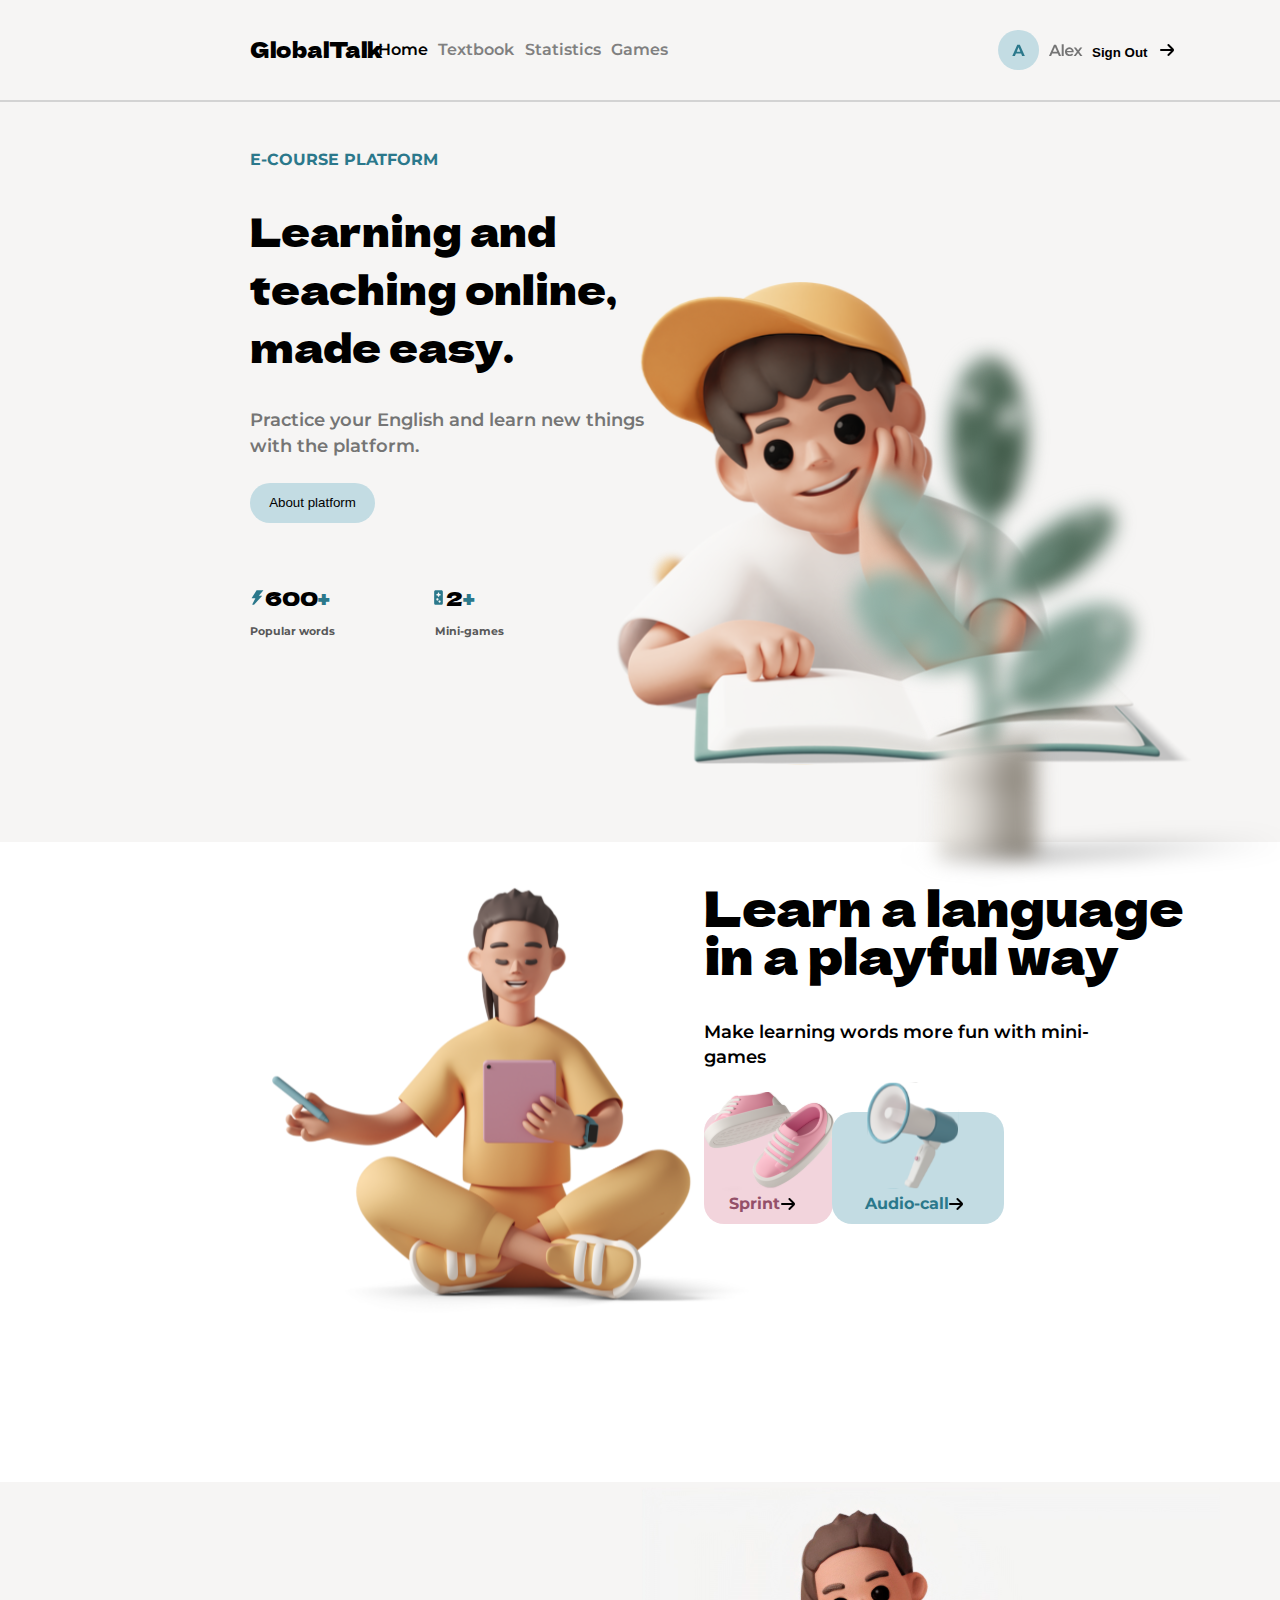
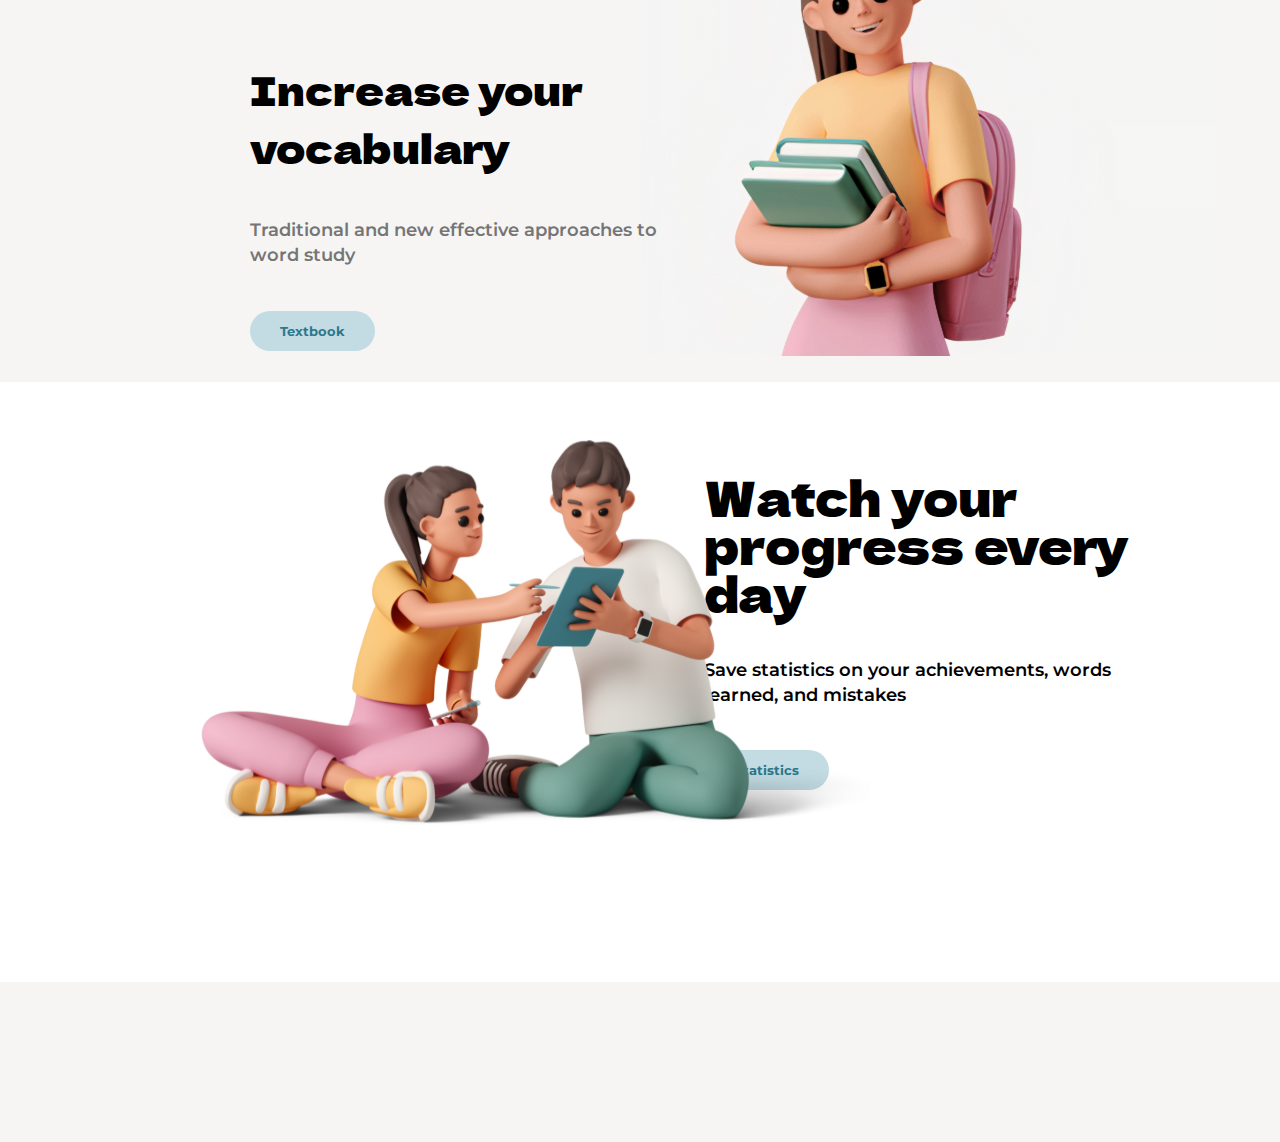
==== index.html @ c5335032 "Figma-homepage" ====
<!DOCTYPE html>
<html lang="en">
  <head>
    <meta charset="UTF-8" />
    <meta http-equiv="X-UA-Compatible" content="IE=edge" />
    <meta name="viewport" content="width=device-width, initial-scale=1.0" />
    <title>Document</title>
    <link rel="stylesheet" href="./style.css" />
    <link rel="preconnect" href="https://fonts.googleapis.com" />
    <link rel="preconnect" href="https://fonts.gstatic.com" crossorigin />
    <link
      href="https://fonts.googleapis.com/css2?family=Dela+Gothic+One&family=Montserrat:wght@300&display=swap"
      rel="stylesheet"
    />
  </head>
  <body>
    <div class="container">
      <header>
        <div class="top">
          <p>GlobalTalk</p>
        </div>
        <div class="top2">
          <a style="color: black" href="#" class="div-link">Home</a>
          <a href="#" class="div-link">Textbook</a>
          <a href="#" class="div-link">Statistics</a>
          <a href="#" class="div-link">Games</a>
          <img src="./image/vector.svg" alt="" />
        </div>
        <div class="top3">
          <img src="./image/logo.svg" />
          <button type="button">Sign Out</button>
          <img src="./image/arrow.png" />
        </div>
      </header>
      <section class="section1">
        <div class="photos">
          <img class="back" src="./image/back.svg" />
          <img class="boi" src="./image/boi.svg"height="100" width:="100">
          <img class="plant" src="./image/plant.svg" />
        </div>
        <div class="content">
          <p>E-COURSE PLATFORM</p>
          <h2>Learning and<br />teaching online,<br />made easy.</h2>
          <h4>
            Practice your English and learn new things<br />
            with the platform.
          </h4>
          <button type="button">About platform</button>
        </div>
        <div class="end">
          <div class="words">
            <img class="lightning" src="./image/lightning.svg" />
            <p>600<span style="color: #2b788b">+</span></p>
          </div>
          <div class="games">
            <img class="game" src="./image/games.svg" />
            <p>2<span style="color: #2b788b">+</span></p>
          </div>
        </div>
        <div class="h6">
          <h6>Popular words</h6>
          <h6>Mini-games</h6>
        </div>
      </section>
      <section class="section2">
        <div class="image">
          <img src="./image/sittinggirl.svg" alt="" />
        </div>
        <div class="content">
          <h2>
            Learn a language<br />
            in a playful way
          </h2>
          <h6>Make learning words more fun with mini-<br />games</h6>
        </div>
        <div class="end">
          <div class="pink">
            <img src="./image/sneakers.svg" />
            <a href="#" class="div-link">Sprint</a>
            <img class="arrow" src="./image/arrow.png" alt="" />
          </div>
          <div class="blue">
            <img src="./image/megafon.svg" />
            <a href="#" class="div-link">Audio-call</a>
            <img class="call" src="./image/arrow.png" alt="" />
          </div>
        </div>
      </section>
      <section class="section3">
        <div class="image">
          <img src="./image/girlbook.svg" />
        </div>
        <div class="content">
          <h2>
            Increase your<br />
            vocabulary
          </h2>
          <h6>
            Traditional and new effective approaches to<br />
            word study
          </h6>
          <button type="button">Textbook</button>
        </div>
      </section>
      <section class="section4">
        <div class="image">
          <img src="./image/boingirl.svg" />
        </div>
        <div class="content">
          <h2>
            Watch your<br> progress every<br> day
          </h2>
          <h6>
            Save statistics on your achievements, words<br> learned, and mistakes
          </h6>
          <button type="button">Statistics</button>
        </div>
      </section>
      <footer>
      <div>
        
      </div>
      </footer>
    </div>
  </body>
</html>
---- style.css ----
html {
  height: 100%;
  width: 100%;
  padding: 0;
  margin: 0;
}

body {
  height: 100%;
  width: 100%;
  padding: 0;
  margin: 0;
}

.container {
  height: 700px;
}
.container header {
  height: 100px;
  background-color: #f6f5f4;
  display: flex;
  align-items: center;
  border-bottom: 2px solid #d3d3d3;
}
.container header .top {
  margin-left: 250px;
  width: 10%;
  height: 50%;
}
.container header .top p {
  font-family: "Dela Gothic One";
  font-size: 20.8609px;
  line-height: 30%;
}
.container header .top .div-link {
  color: gray;
  text-decoration: none;
  font-family: "Montserrat";
  font-weight: 600;
  font-size: 16px;
  line-height: 140%;
}
.container header .top2 {
  display: flex;
  align-items: center;
  justify-content: space-between;
  height: 50%;
  width: 300px;
}
.container header .top2 .div-link {
  color: gray;
  text-decoration: none;
  font-family: "Montserrat";
  font-weight: 600;
  font-size: 16px;
  line-height: 140%;
}
.container header .top3 {
  display: flex;
  align-items: center;
  margin-left: 320px;
}
.container header .top3 button {
  background-color: #f6f5f4;
  font-weight: bold;
  border-color: transparent;
  padding-top: 5px;
}
.container .section1 {
  background-color: #f6f5f4;
  height: 740px;
}
.container .section1 .photos .back {
  position: absolute;
  top: 60%;
  left: 50%;
  height: 147px;
  width: 111px;
}
.container .section1 .photos .boi {
  height: 507px;
  width: 580px;
  position: absolute;
  top: 30%;
  left: 48%;
}
.container .section1 .photos .plant {
  position: absolute;
  top: 37%;
  left: 65%;
  width: 530px;
  height: 571px;
}
.container .section1 .content {
  margin-top: -16px;
}
.container .section1 .content p {
  color: #2b788b;
  font-family: "Montserrat";
  font-size: 16px;
  font-weight: 700;
  padding-left: 250px;
  padding-top: 50px;
  line-height: 100%;
}
.container .section1 .content h2 {
  font-family: "Dela Gothic One";
  margin-left: 250px;
  font-weight: 400;
  font-size: 40px;
}
.container .section1 .content h4 {
  color: #757575;
  font-family: "Montserrat";
  font-weight: 600;
  font-size: 18px;
  line-height: 140%;
  margin-left: 250px;
}
.container .section1 .content button {
  border-radius: 30px;
  background-color: #c3dce3;
  border-color: transparent;
  width: 125px;
  height: 40px;
  margin-left: 250px;
}
.container .section1 .end {
  padding-left: 250px;
  display: flex;
  height: 50px;
  align-items: flex-start;
  gap: 100px;
  padding-top: 40px;
}
.container .section1 .end .words {
  display: flex;
  align-items: center;
}
.container .section1 .end .words .lightning {
  color: #2b788b;
  width: 15px;
  height: 15px;
}
.container .section1 .end .words p {
  font-family: "Dela Gothic One";
  font-weight: 400;
  font-size: 20px;
}
.container .section1 .end .games {
  display: flex;
  align-items: center;
}
.container .section1 .end .games .game {
  width: 15px;
  height: 15px;
}
.container .section1 .end .games p {
  font-family: "Dela Gothic One";
  font-weight: 400;
  font-size: 20px;
}
.container .section1 .h6 {
  display: flex;
  padding-left: 250px;
  height: 50px;
  align-items: flex-end;
  gap: 100px;
  color: #585858;
  font-family: "Montserrat";
}
.container .section2 {
  height: 600px;
}
.container .section2 .image {
  position: absolute;
  height: 445px;
  width: 580px;
  left: 230px;
}
.container .section2 .content h2 {
  font-family: "Dela Gothic One";
  font-weight: 400;
  font-size: 48px;
  line-height: 100%;
  padding-left: 55%;
}
.container .section2 .content h6 {
  font-family: "Montserrat";
  font-weight: 600;
  font-size: 18px;
  line-height: 140%;
  padding-left: 55%;
}
.container .section2 .end .pink {
  position: absolute;
  background-color: #f2d4dc;
  width: 129px;
  height: 112px;
  border-radius: 20px;
  margin-left: 55%;
}
.container .section2 .end .pink img {
  position: absolute;
  top: -20px;
}
.container .section2 .end .pink .div-link {
  color: #945069;
  padding-top: 82px;
  position: absolute;
  font-family: "Montserrat";
  text-decoration: none;
  font-weight: 700;
  padding-left: 25px;
}
.container .section2 .end .pink .arrow {
  padding-top: 100px;
  position: absolute;
  font-family: "Montserrat";
  text-decoration: none;
  font-weight: 700;
  padding-left: 73px;
}
.container .section2 .end .blue {
  background-color: #c3dce3;
  position: absolute;
  width: 172px;
  height: 112px;
  border-radius: 20px;
  margin-left: 65%;
}
.container .section2 .end .blue img {
  position: absolute;
  top: -30px;
  padding-left: 35px;
}
.container .section2 .end .blue .div-link {
  color: #2b788b;
  padding-top: 82px;
  position: absolute;
  font-family: "Montserrat";
  text-decoration: none;
  font-weight: 700;
  padding-left: 33px;
}
.container .section2 .end .blue .call {
  padding-top: 110px;
  position: absolute;
  font-family: "Montserrat";
  text-decoration: none;
  font-weight: 700;
  padding-left: 113px;
}
.container .section3 {
  height: 500px;
  background-color: #f6f5f4;
}
.container .section3 .image {
  padding-left: 50%;
}
.container .section3 .content {
  margin-top: -26%;
}
.container .section3 .content h2 {
  font-family: "Dela Gothic One";
  margin-left: 250px;
  font-weight: 400;
  font-size: 40px;
}
.container .section3 .content h6 {
  color: #757575;
  font-family: "Montserrat";
  font-weight: 600;
  font-size: 18px;
  line-height: 140%;
  margin-left: 250px;
}
.container .section3 .content button {
  border-radius: 30px;
  background-color: #c3dce3;
  border-color: transparent;
  width: 125px;
  height: 40px;
  margin-left: 250px;
  color: #2b788b;
  font-family: "Montserrat";
  font-weight: 700;
}
.container .section4 {
  height: 600px;
}
.container .section4 .image {
  position: absolute;
  height: 445px;
  width: 580px;
  left: 200px;
  padding-top: 50px;
}
.container .section4 .content {
  padding-top: 50px;
}
.container .section4 .content h2 {
  font-family: "Dela Gothic One";
  font-weight: 400;
  font-size: 48px;
  line-height: 100%;
  padding-left: 55%;
}
.container .section4 .content h6 {
  font-family: "Montserrat";
  font-weight: 600;
  font-size: 18px;
  line-height: 140%;
  padding-left: 55%;
}
.container .section4 .content button {
  border-radius: 30px;
  background-color: #c3dce3;
  border-color: transparent;
  width: 125px;
  height: 40px;
  margin-left: 55%;
  color: #2b788b;
  font-family: "Montserrat";
  font-weight: 700;
}
.container footer {
  background-color: #f6f5f4;
  height: 160px;
}/*# sourceMappingURL=style.css.map */
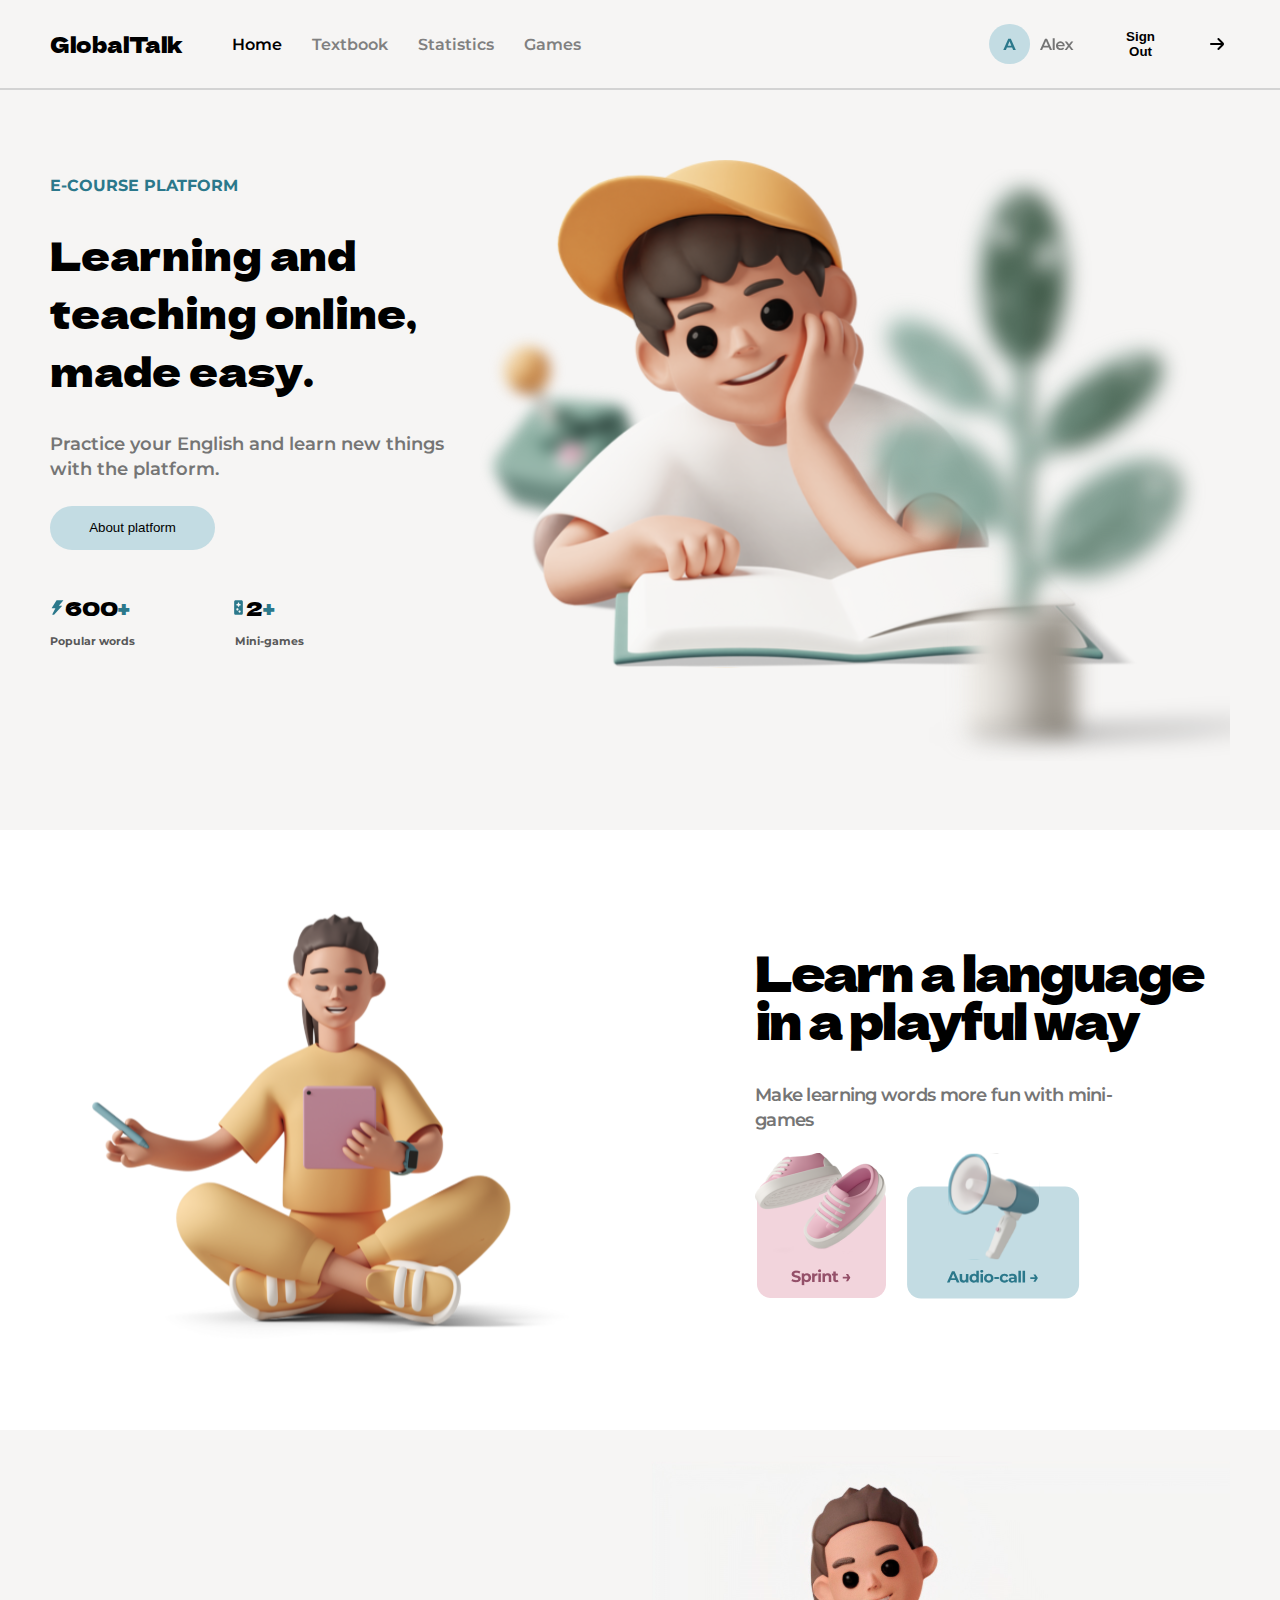
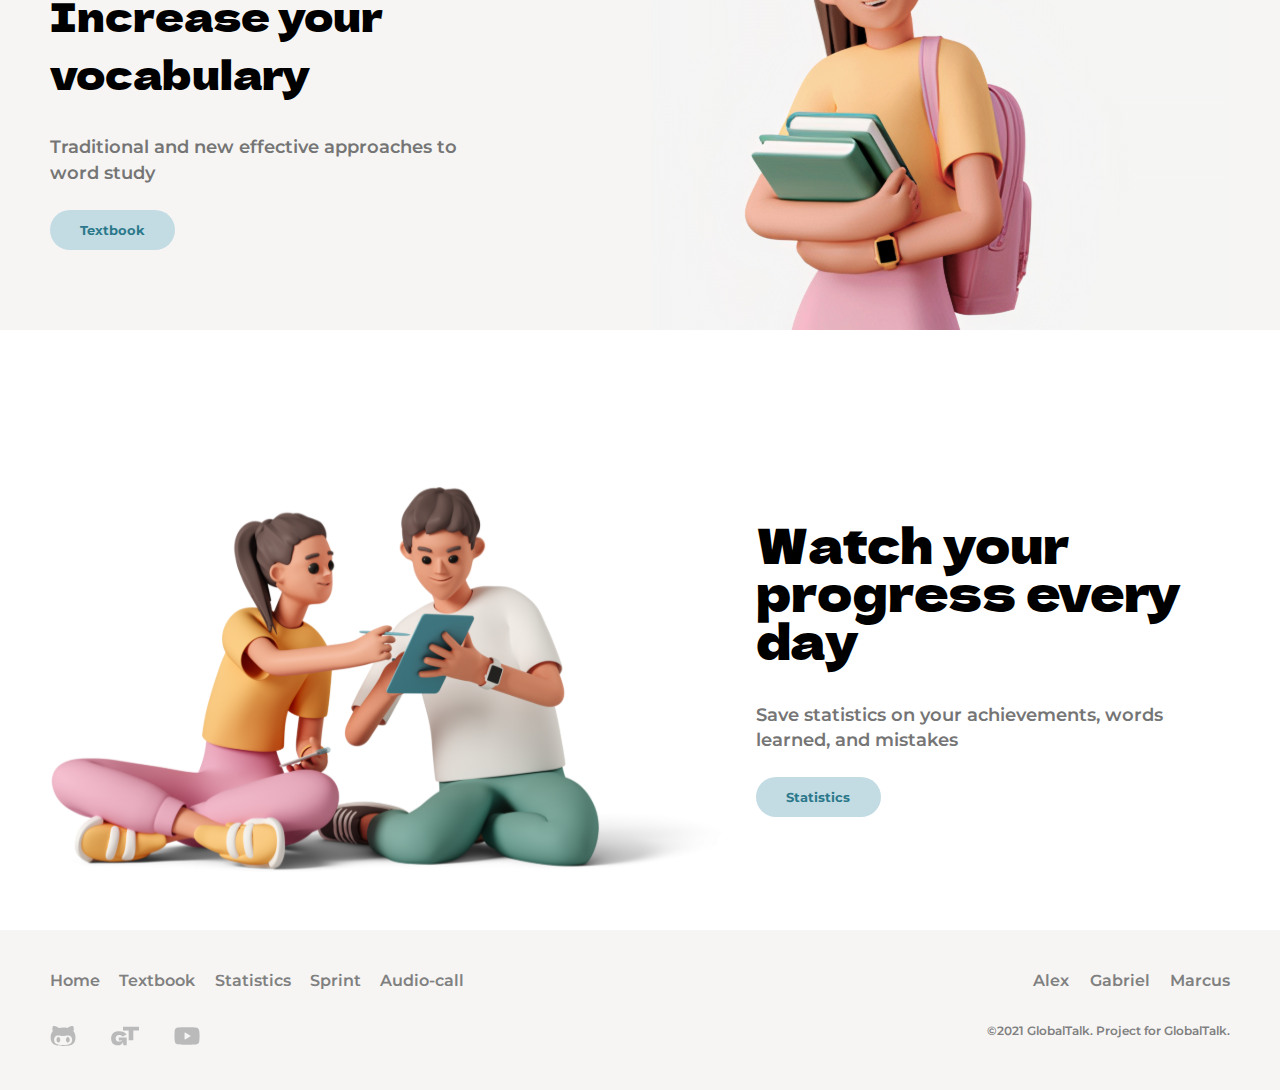
==== commit e312d4b4: "first commit" ====
--- a/index.html
+++ b/index.html
@@ -16,110 +16,150 @@
   <body>
     <div class="container">
       <header>
-        <div class="top">
-          <p>GlobalTalk</p>
-        </div>
-        <div class="top2">
-          <a style="color: black" href="#" class="div-link">Home</a>
-          <a href="#" class="div-link">Textbook</a>
-          <a href="#" class="div-link">Statistics</a>
-          <a href="#" class="div-link">Games</a>
-          <img src="./image/vector.svg" alt="" />
-        </div>
-        <div class="top3">
-          <img src="./image/logo.svg" />
-          <button type="button">Sign Out</button>
-          <img src="./image/arrow.png" />
+        <div class="content">
+          <div class="left">
+            <div class="top1">
+              <p>GlobalTalk</p>
+            </div>
+            <nav class="top2">
+              <a style="color: black" href="#" class="div-link">Home</a>
+              <a href="#" class="div-link">Textbook</a>
+              <a href="#" class="div-link">Statistics</a>
+              <a href="#" class="div-link">Games</a>
+              <img src="./image/vector.svg" alt="" />
+            </nav>
+          </div>
+          <div class="top3">
+            <img src="./image/logo.svg" />
+            <button type="button">Sign Out</button>
+            <img src="./image/arrow.png" />
+          </div>
         </div>
       </header>
       <section class="section1">
-        <div class="photos">
-          <img class="back" src="./image/back.svg" />
-          <img class="boi" src="./image/boi.svg"height="100" width:="100">
-          <img class="plant" src="./image/plant.svg" />
-        </div>
-        <div class="content">
-          <p>E-COURSE PLATFORM</p>
-          <h2>Learning and<br />teaching online,<br />made easy.</h2>
-          <h4>
-            Practice your English and learn new things<br />
-            with the platform.
-          </h4>
-          <button type="button">About platform</button>
-        </div>
-        <div class="end">
-          <div class="words">
-            <img class="lightning" src="./image/lightning.svg" />
-            <p>600<span style="color: #2b788b">+</span></p>
+        <div class="container">
+          <div class="left">
+            <div class="content">
+              <p>E-COURSE PLATFORM</p>
+              <h2>Learning and<br />teaching online,<br />made easy.</h2>
+              <h4>
+                Practice your English and learn new things<br />
+                with the platform.
+              </h4>
+              <button type="button">About platform</button>
+            </div>
+            <div class="end">
+              <div class="words">
+                <img class="lightning" src="./image/lightning.svg" />
+                <p>600<span style="color: #2b788b">+</span></p>
+              </div>
+              <div class="games">
+                <img class="game" src="./image/games.svg" />
+                <p>2<span style="color: #2b788b">+</span></p>
+              </div>
+            </div>
+            <div class="h6">
+              <h6>Popular words</h6>
+              <h6>Mini-games</h6>
+            </div>
           </div>
-          <div class="games">
-            <img class="game" src="./image/games.svg" />
-            <p>2<span style="color: #2b788b">+</span></p>
-          </div>
-        </div>
-        <div class="h6">
-          <h6>Popular words</h6>
-          <h6>Mini-games</h6>
+          <div class="right"></div>
         </div>
       </section>
       <section class="section2">
-        <div class="image">
-          <img src="./image/sittinggirl.svg" alt="" />
-        </div>
-        <div class="content">
-          <h2>
-            Learn a language<br />
-            in a playful way
-          </h2>
-          <h6>Make learning words more fun with mini-<br />games</h6>
-        </div>
-        <div class="end">
-          <div class="pink">
-            <img src="./image/sneakers.svg" />
-            <a href="#" class="div-link">Sprint</a>
-            <img class="arrow" src="./image/arrow.png" alt="" />
+        <div class="container">
+          <div class="left">
+            <div class="image">
+              <img src="./image/sittinggirl.svg" alt="" />
+            </div>
           </div>
-          <div class="blue">
-            <img src="./image/megafon.svg" />
-            <a href="#" class="div-link">Audio-call</a>
-            <img class="call" src="./image/arrow.png" alt="" />
+          <div class="right">
+            <div class="content">
+              <h2>
+                Learn a language<br />
+                in a playful way
+              </h2>
+              <h4>Make learning words more fun with mini-<br />games</h4>
+            </div>
+            <div class="end">
+              <div class="pink">
+                <img src="./image/pink.png" />
+              </div>
+              <div class="blue">
+                <img src="./image/blue.svg" />
+              </div>
+            </div>
           </div>
         </div>
       </section>
       <section class="section3">
-        <div class="image">
-          <img src="./image/girlbook.svg" />
-        </div>
-        <div class="content">
-          <h2>
-            Increase your<br />
-            vocabulary
-          </h2>
-          <h6>
-            Traditional and new effective approaches to<br />
-            word study
-          </h6>
-          <button type="button">Textbook</button>
+        <div class="container">
+          <div class="left">
+            <div class="content">
+              <h2>
+                Increase your<br />
+                vocabulary
+              </h2>
+              <h4>
+                Traditional and new effective approaches to<br />
+                word study
+              </h4>
+              <button type="button">Textbook</button>
+            </div>
+          </div>
+          <div class="right">
+            <img src="./image/girlbook.svg" />
+          </div>
         </div>
       </section>
       <section class="section4">
-        <div class="image">
-          <img src="./image/boingirl.svg" />
-        </div>
-        <div class="content">
-          <h2>
-            Watch your<br> progress every<br> day
-          </h2>
-          <h6>
-            Save statistics on your achievements, words<br> learned, and mistakes
-          </h6>
-          <button type="button">Statistics</button>
+        <div class="container">
+          <div class="left">
+            <div class="image">
+              <img src="./image/boingirl.svg" />
+            </div>
+          </div>
+          <div class="right">
+            <h2>
+              Watch your<br />
+              progress every<br />
+              day
+            </h2>
+            <h4>
+              Save statistics on your achievements, words<br />
+              learned, and mistakes
+            </h4>
+            <button type="button">Statistics</button>
+          </div>
         </div>
       </section>
       <footer>
-      <div>
-        
-      </div>
+        <div class="container">
+          <div class="footertop">
+            <nav class="top1">
+              <a href="#" class="div-link">Home</a>
+              <a href="#" class="div-link">Textbook</a>
+              <a href="#" class="div-link">Statistics</a>
+              <a href="#" class="div-link">Sprint</a>
+              <a href="#" class="div-link">Audio-call</a>
+            </nav>
+            <nav class="top2">
+              <a href="#" class="div-link">Alex</a>
+              <a href="#" class="div-link">Gabriel</a>
+              <a href="#" class="div-link">Marcus</a>
+            </nav>
+          </div>
+          <div class="footerbottom">
+            <div class="logos">
+              <img src="./image/cat.svg" alt="" />
+              <img src="./image/gt.svg" alt="" />
+              <img src="./image/yt.svg" alt="" />
+            </div>
+            <div class="top3">
+              <p>©2021 GlobalTalk. Project for GlobalTalk.</p>
+            </div>
+          </div>
+        </div>
       </footer>
     </div>
   </body>
--- a/style.css
+++ b/style.css
@@ -12,319 +12,382 @@
   margin: 0;
 }
 
-.container {
-  height: 700px;
-}
 .container header {
-  height: 100px;
-  background-color: #f6f5f4;
+  max-height: 40px;
   display: flex;
   align-items: center;
   border-bottom: 2px solid #d3d3d3;
-}
-.container header .top {
-  margin-left: 250px;
-  width: 10%;
+  background-color: #f6f5f4;
+  padding: 24px 0px;
+}
+.container header .content {
+  max-width: 1180px;
+  width: 100%;
+  display: flex;
+  flex-direction: row;
+  justify-content: space-between;
+  align-items: center;
+  margin-left: auto;
+  margin-right: auto;
+  height: 100%;
+}
+.container header .content .left {
+  width: 540px;
+  height: 22px;
+  display: flex;
+  flex-direction: row;
+  align-items: center;
+  padding: 0px;
+  gap: 50px;
+}
+.container header .content .top1 p {
+  font-family: "Dela Gothic One";
+  font-size: 21px;
+}
+.container header .content .top2 {
+  display: flex;
+  align-items: center;
+  justify-content: space-between;
   height: 50%;
-}
-.container header .top p {
-  font-family: "Dela Gothic One";
-  font-size: 20.8609px;
-  line-height: 30%;
-}
-.container header .top .div-link {
+  gap: 30px;
+}
+.container header .content .top2 .div-link {
   color: gray;
   text-decoration: none;
   font-family: "Montserrat";
   font-weight: 600;
   font-size: 16px;
-  line-height: 140%;
-}
-.container header .top2 {
-  display: flex;
-  align-items: center;
-  justify-content: space-between;
-  height: 50%;
-  width: 300px;
-}
-.container header .top2 .div-link {
-  color: gray;
-  text-decoration: none;
-  font-family: "Montserrat";
-  font-weight: 600;
-  font-size: 16px;
-  line-height: 140%;
-}
-.container header .top3 {
-  display: flex;
-  align-items: center;
-  margin-left: 320px;
-}
-.container header .top3 button {
+}
+.container header .content .top3 {
+  display: flex;
+  flex-direction: row;
+  align-items: center;
+  padding: 0px;
+  gap: 30px;
+  width: 241px;
+  height: 40px;
+}
+.container header .content .top3 button {
   background-color: #f6f5f4;
   font-weight: bold;
   border-color: transparent;
-  padding-top: 5px;
 }
 .container .section1 {
   background-color: #f6f5f4;
   height: 740px;
-}
-.container .section1 .photos .back {
-  position: absolute;
-  top: 60%;
-  left: 50%;
-  height: 147px;
-  width: 111px;
-}
-.container .section1 .photos .boi {
-  height: 507px;
-  width: 580px;
-  position: absolute;
-  top: 30%;
-  left: 48%;
-}
-.container .section1 .photos .plant {
-  position: absolute;
-  top: 37%;
-  left: 65%;
-  width: 530px;
-  height: 571px;
-}
-.container .section1 .content {
-  margin-top: -16px;
-}
-.container .section1 .content p {
+  display: flex;
+  align-items: center;
+}
+.container .section1 .container {
+  max-width: 1180px;
+  width: 100%;
+  margin-left: auto;
+  margin-right: auto;
+  display: flex;
+}
+.container .section1 .container .left {
+  width: 531px;
+  height: 510px;
+}
+.container .section1 .container .left .content {
+  height: 397px;
+}
+.container .section1 .container .left .content p {
   color: #2b788b;
   font-family: "Montserrat";
   font-size: 16px;
   font-weight: 700;
-  padding-left: 250px;
-  padding-top: 50px;
+  height: 16px;
+}
+.container .section1 .container .left .content h2 {
+  font-family: "Dela Gothic One";
+  font-weight: 400;
+  font-size: 40px;
+}
+.container .section1 .container .left .content h4 {
+  color: #757575;
+  font-family: "Montserrat";
+  font-weight: 600;
+  font-size: 18px;
+  line-height: 140%;
+  height: 50px;
+}
+.container .section1 .container .left .content button {
+  border-radius: 30px;
+  background-color: #c3dce3;
+  border-color: transparent;
+  width: 165px;
+  height: 44px;
+}
+.container .section1 .container .end {
+  display: flex;
+  height: 50px;
+  width: 352px;
+  align-items: flex-start;
+  gap: 100px;
+}
+.container .section1 .container .end .words {
+  display: flex;
+  align-items: center;
+}
+.container .section1 .container .end .words .lightning {
+  color: #2b788b;
+  width: 15px;
+  height: 15px;
+}
+.container .section1 .container .end .words p {
+  font-family: "Dela Gothic One";
+  font-weight: 400;
+  font-size: 20px;
+}
+.container .section1 .container .end .games {
+  display: flex;
+  align-items: center;
+}
+.container .section1 .container .end .games .game {
+  width: 15px;
+  height: 15px;
+}
+.container .section1 .container .end .games p {
+  font-family: "Dela Gothic One";
+  font-weight: 400;
+  font-size: 20px;
+}
+.container .section1 .container .h6 {
+  display: flex;
+  height: 50px;
+  width: 352px;
+  align-items: flex-end;
+  gap: 100px;
+  color: #585858;
+  font-family: "Montserrat";
+}
+.container .section1 .container .right {
+  background-image: url(./image/boy.svg);
+  width: 933px;
+  height: 601px;
+}
+.container .section2 {
+  height: 600px;
+  display: flex;
+  align-items: center;
+}
+.container .section2 .container {
+  max-width: 1180px;
+  width: 100%;
+  margin-left: auto;
+  margin-right: auto;
+  display: flex;
+  justify-content: space-between;
+}
+.container .section2 .container .left .image {
+  height: 445px;
+  width: 580px;
+}
+.container .section2 .container .right {
+  width: 475px;
+  height: 351px;
+}
+.container .section2 .container .right .content {
+  height: 206px;
+}
+.container .section2 .container .right .content h2 {
+  font-family: "Dela Gothic One";
+  font-weight: 400;
+  font-size: 48px;
   line-height: 100%;
-}
-.container .section1 .content h2 {
-  font-family: "Dela Gothic One";
-  margin-left: 250px;
+  width: 474.46px;
+  height: 96px;
+  letter-spacing: -0.04em;
+}
+.container .section2 .container .right .content h4 {
+  font-family: "Montserrat";
+  color: #757575;
+  font-style: normal;
+  font-weight: 600;
+  font-size: 18px;
+  line-height: 140%;
+  height: 50px;
+  letter-spacing: -0.04em;
+}
+.container .section2 .container .right .end {
+  display: flex;
+  gap: 21px;
+}
+.container .section2 .container .right .end .pink {
+  position: relative;
+  width: 131px;
+  height: 145px;
+}
+.container .section2 .container .right .end .blue {
+  position: relative;
+  width: 172px;
+  height: 145px;
+}
+.container .section3 {
+  height: 500px;
+  background-color: #f6f5f4;
+  display: flex;
+  align-items: center;
+}
+.container .section3 .container {
+  max-width: 1180px;
+  width: 100%;
+  height: 100%;
+  margin-left: auto;
+  margin-right: auto;
+  display: flex;
+  justify-content: space-between;
+  align-items: center;
+}
+.container .section3 .container .left {
+  width: 474.46px;
+  height: 254px;
+}
+.container .section3 .container .left .content h2 {
+  font-family: "Dela Gothic One";
   font-weight: 400;
   font-size: 40px;
 }
-.container .section1 .content h4 {
+.container .section3 .container .left .content h4 {
   color: #757575;
   font-family: "Montserrat";
   font-weight: 600;
   font-size: 18px;
   line-height: 140%;
-  margin-left: 250px;
-}
-.container .section1 .content button {
+}
+.container .section3 .container .left .content button {
   border-radius: 30px;
   background-color: #c3dce3;
   border-color: transparent;
   width: 125px;
   height: 40px;
-  margin-left: 250px;
-}
-.container .section1 .end {
-  padding-left: 250px;
-  display: flex;
-  height: 50px;
-  align-items: flex-start;
-  gap: 100px;
-  padding-top: 40px;
-}
-.container .section1 .end .words {
-  display: flex;
-  align-items: center;
-}
-.container .section1 .end .words .lightning {
   color: #2b788b;
-  width: 15px;
-  height: 15px;
-}
-.container .section1 .end .words p {
-  font-family: "Dela Gothic One";
-  font-weight: 400;
-  font-size: 20px;
-}
-.container .section1 .end .games {
-  display: flex;
-  align-items: center;
-}
-.container .section1 .end .games .game {
-  width: 15px;
-  height: 15px;
-}
-.container .section1 .end .games p {
-  font-family: "Dela Gothic One";
-  font-weight: 400;
-  font-size: 20px;
-}
-.container .section1 .h6 {
-  display: flex;
-  padding-left: 250px;
-  height: 50px;
-  align-items: flex-end;
-  gap: 100px;
-  color: #585858;
-  font-family: "Montserrat";
-}
-.container .section2 {
+  font-family: "Montserrat";
+  font-weight: 700;
+}
+.container .section3 .container .right {
+  width: 580px;
+  height: 473.97px;
+  align-self: flex-end;
+}
+.container .section4 {
   height: 600px;
-}
-.container .section2 .image {
+  display: flex;
+  align-items: center;
+}
+.container .section4 .container {
+  max-width: 1180px;
+  width: 100%;
+  margin-left: auto;
+  margin-right: auto;
+  display: flex;
+  justify-content: space-between;
+}
+.container .section4 .container .left .image {
   position: absolute;
   height: 445px;
   width: 580px;
-  left: 230px;
-}
-.container .section2 .content h2 {
+}
+.container .section4 .right {
+  width: 474.46px;
+  height: 302px;
+}
+.container .section4 .right h2 {
   font-family: "Dela Gothic One";
   font-weight: 400;
   font-size: 48px;
   line-height: 100%;
-  padding-left: 55%;
-}
-.container .section2 .content h6 {
-  font-family: "Montserrat";
+}
+.container .section4 .right h4 {
+  font-family: "Montserrat";
+  color: #757575;
   font-weight: 600;
   font-size: 18px;
   line-height: 140%;
-  padding-left: 55%;
-}
-.container .section2 .end .pink {
-  position: absolute;
-  background-color: #f2d4dc;
-  width: 129px;
-  height: 112px;
-  border-radius: 20px;
-  margin-left: 55%;
-}
-.container .section2 .end .pink img {
-  position: absolute;
-  top: -20px;
-}
-.container .section2 .end .pink .div-link {
-  color: #945069;
-  padding-top: 82px;
-  position: absolute;
-  font-family: "Montserrat";
-  text-decoration: none;
-  font-weight: 700;
-  padding-left: 25px;
-}
-.container .section2 .end .pink .arrow {
-  padding-top: 100px;
-  position: absolute;
-  font-family: "Montserrat";
-  text-decoration: none;
-  font-weight: 700;
-  padding-left: 73px;
-}
-.container .section2 .end .blue {
-  background-color: #c3dce3;
-  position: absolute;
-  width: 172px;
-  height: 112px;
-  border-radius: 20px;
-  margin-left: 65%;
-}
-.container .section2 .end .blue img {
-  position: absolute;
-  top: -30px;
-  padding-left: 35px;
-}
-.container .section2 .end .blue .div-link {
-  color: #2b788b;
-  padding-top: 82px;
-  position: absolute;
-  font-family: "Montserrat";
-  text-decoration: none;
-  font-weight: 700;
-  padding-left: 33px;
-}
-.container .section2 .end .blue .call {
-  padding-top: 110px;
-  position: absolute;
-  font-family: "Montserrat";
-  text-decoration: none;
-  font-weight: 700;
-  padding-left: 113px;
-}
-.container .section3 {
-  height: 500px;
-  background-color: #f6f5f4;
-}
-.container .section3 .image {
-  padding-left: 50%;
-}
-.container .section3 .content {
-  margin-top: -26%;
-}
-.container .section3 .content h2 {
-  font-family: "Dela Gothic One";
-  margin-left: 250px;
-  font-weight: 400;
-  font-size: 40px;
-}
-.container .section3 .content h6 {
-  color: #757575;
-  font-family: "Montserrat";
-  font-weight: 600;
-  font-size: 18px;
-  line-height: 140%;
-  margin-left: 250px;
-}
-.container .section3 .content button {
+}
+.container .section4 .right button {
   border-radius: 30px;
   background-color: #c3dce3;
   border-color: transparent;
   width: 125px;
   height: 40px;
-  margin-left: 250px;
   color: #2b788b;
   font-family: "Montserrat";
   font-weight: 700;
 }
-.container .section4 {
-  height: 600px;
-}
-.container .section4 .image {
-  position: absolute;
-  height: 445px;
-  width: 580px;
-  left: 200px;
-  padding-top: 50px;
-}
-.container .section4 .content {
-  padding-top: 50px;
-}
-.container .section4 .content h2 {
-  font-family: "Dela Gothic One";
-  font-weight: 400;
-  font-size: 48px;
-  line-height: 100%;
-  padding-left: 55%;
-}
-.container .section4 .content h6 {
-  font-family: "Montserrat";
-  font-weight: 600;
-  font-size: 18px;
-  line-height: 140%;
-  padding-left: 55%;
-}
-.container .section4 .content button {
-  border-radius: 30px;
-  background-color: #c3dce3;
-  border-color: transparent;
-  width: 125px;
-  height: 40px;
-  margin-left: 55%;
-  color: #2b788b;
-  font-family: "Montserrat";
-  font-weight: 700;
-}
 .container footer {
   background-color: #f6f5f4;
   height: 160px;
+  display: flex;
+  flex-wrap: wrap;
+  align-content: center;
+}
+.container footer .container {
+  width: 1180px;
+  height: 80px;
+  margin-left: auto;
+  margin-right: auto;
+  display: flex;
+  flex-wrap: wrap;
+  align-content: space-between;
+}
+.container footer .container .footertop {
+  display: flex;
+  justify-content: space-between;
+  width: 1180px;
+  height: 14px;
+}
+.container footer .container .footertop .top1 {
+  display: flex;
+  justify-content: space-between;
+  width: 414px;
+  height: 14px;
+}
+.container footer .container .footertop .top1 .div-link {
+  color: gray;
+  text-decoration: none;
+  font-family: "Montserrat";
+  font-weight: 600;
+  font-size: 16px;
+  line-height: 140%;
+}
+.container footer .container .footertop .top2 {
+  display: flex;
+  justify-content: space-between;
+  width: 197px;
+  height: 14px;
+}
+.container footer .container .footertop .top2 .div-link {
+  color: gray;
+  text-decoration: none;
+  font-family: "Montserrat";
+  font-weight: 600;
+  font-size: 16px;
+  line-height: 140%;
+}
+.container footer .container .footerbottom {
+  display: flex;
+  justify-content: space-between;
+  width: 1180px;
+  height: 26px;
+}
+.container footer .container .footerbottom .logos {
+  justify-content: space-between;
+  align-items: center;
+  display: flex;
+  width: 150px;
+  height: 24px;
+}
+.container footer .container .footerbottom .top3 {
+  width: 246px;
+  height: 12px;
+  color: gray;
+  font-family: "Montserrat";
+  font-style: normal;
+  font-weight: 600;
+  font-size: 12px;
+  align-items: center;
+  display: flex;
+  justify-content: flex-end;
 }/*# sourceMappingURL=style.css.map */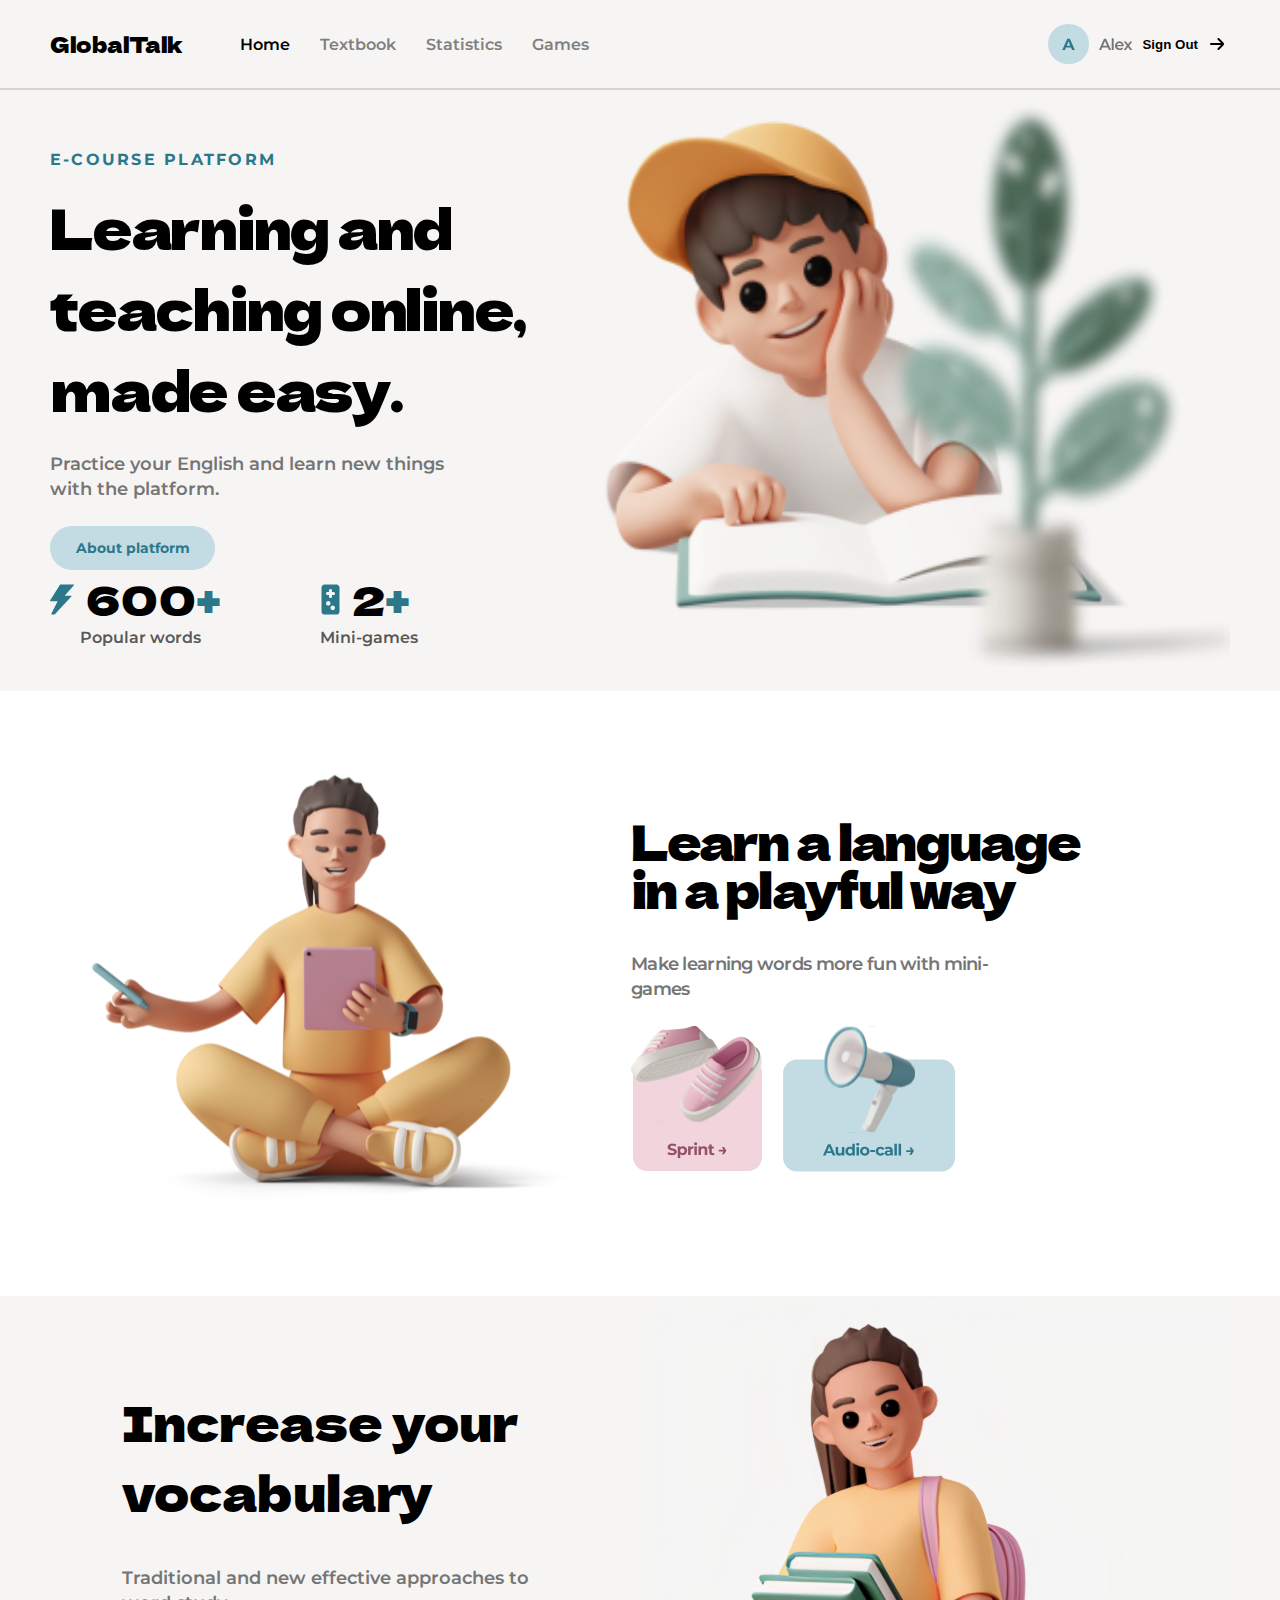
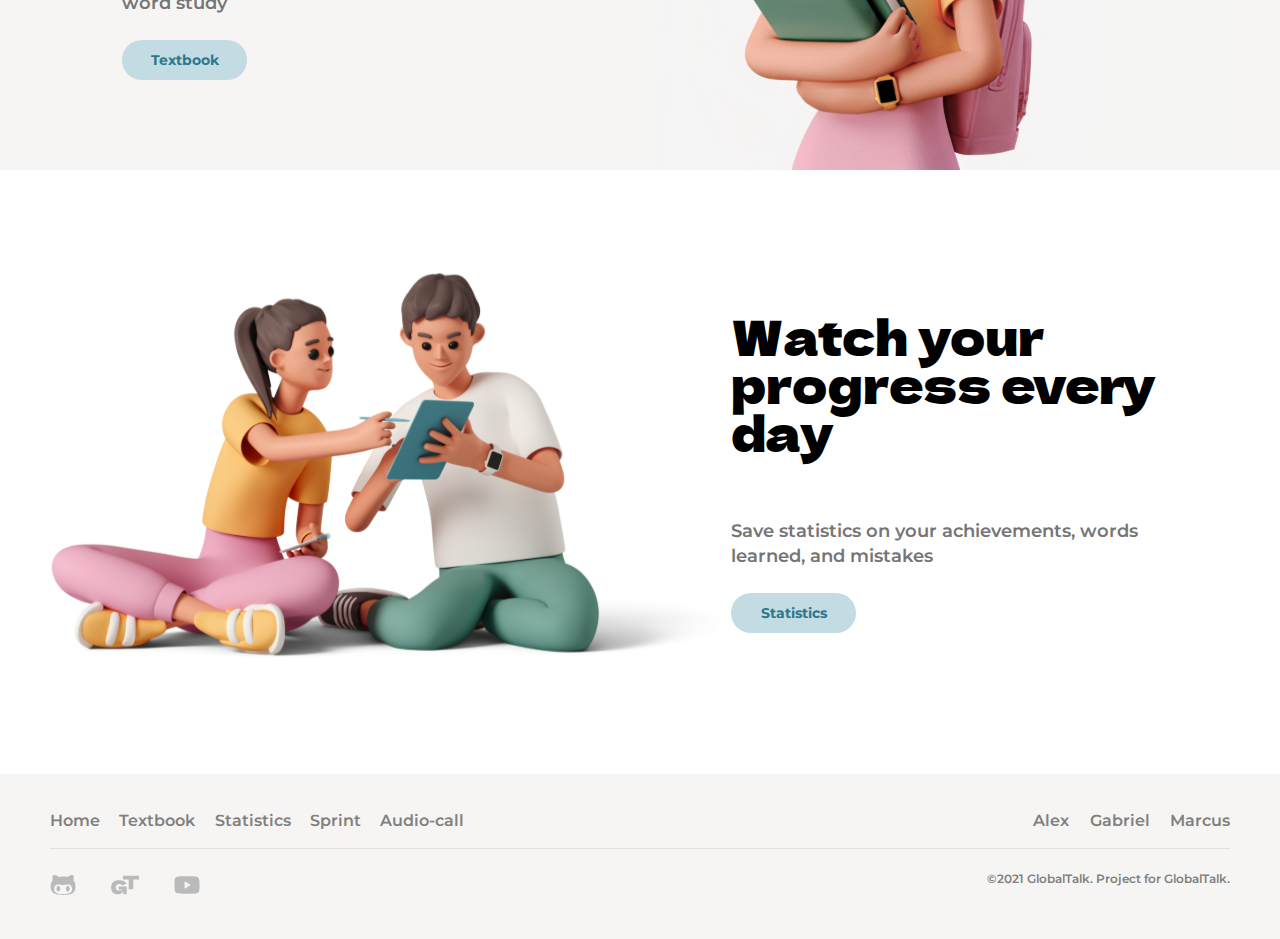
==== commit ba6c6f0f: "first commit" ====
--- a/index.html
+++ b/index.html
@@ -18,6 +18,17 @@
       <header>
         <div class="content">
           <div class="left">
+            <div class="open">
+              <div class="open-select">
+                <ul>
+                  <li><a href="#" class="open-link">Main</a></li>
+                  <li><a href="#" class="open-link">Statistics</a></li>
+                  <li><a href="#" class="open-link">Textbook</a></li>
+                  <li><a href="#" class="open-link">Sprint</a></li>
+                  <li><a href="#" class="open-link">Audio-call</a></li>
+                </ul>
+              </div>
+            </div>
             <div class="top1">
               <p>GlobalTalk</p>
             </div>
@@ -30,9 +41,10 @@
             </nav>
           </div>
           <div class="top3">
-            <img src="./image/logo.svg" />
+            <img class="logo" src="./image/logo.svg" />
             <button type="button">Sign Out</button>
-            <img src="./image/arrow.png" />
+            <img class="arrow" src="./image/arrow.png" />
+            <img class="vector" src="./image/vector.svg" />
           </div>
         </div>
       </header>
@@ -46,7 +58,7 @@
                 Practice your English and learn new things<br />
                 with the platform.
               </h4>
-              <button type="button">About platform</button>
+              <a class="button" href="#">About platform</a>
             </div>
             <div class="end">
               <div class="words">
@@ -63,7 +75,9 @@
               <h6>Mini-games</h6>
             </div>
           </div>
-          <div class="right"></div>
+          <class class="right">
+            <img src="./image/firstmobile.png" alt="" />
+          </class>
         </div>
       </section>
       <section class="section2">
@@ -104,7 +118,7 @@
                 Traditional and new effective approaches to<br />
                 word study
               </h4>
-              <button type="button">Textbook</button>
+              <a class="button" href="#">Textbook</a>
             </div>
           </div>
           <div class="right">
@@ -129,7 +143,7 @@
               Save statistics on your achievements, words<br />
               learned, and mistakes
             </h4>
-            <button type="button">Statistics</button>
+            <a class="button" href="#">Statistics</a>
           </div>
         </div>
       </section>
@@ -162,5 +176,6 @@
         </div>
       </footer>
     </div>
+    <!-- <script src="./main.js"></script> -->
   </body>
 </html>
--- a/style.css
+++ b/style.css
@@ -38,43 +38,53 @@
   flex-direction: row;
   align-items: center;
   padding: 0px;
-  gap: 50px;
-}
-.container header .content .top1 p {
+  gap: 58px;
+}
+.container header .content .left .open {
+  display: none;
+}
+.container header .content .left .top1 p {
   font-family: "Dela Gothic One";
   font-size: 21px;
 }
-.container header .content .top2 {
+.container header .content .left .top2 {
   display: flex;
   align-items: center;
   justify-content: space-between;
   height: 50%;
   gap: 30px;
 }
-.container header .content .top2 .div-link {
+.container header .content .left .top2 .div-link {
   color: gray;
   text-decoration: none;
   font-family: "Montserrat";
   font-weight: 600;
   font-size: 16px;
 }
+.container header .content .left .top2 .div-link:hover {
+  color: black;
+  font-weight: bold;
+}
 .container header .content .top3 {
   display: flex;
   flex-direction: row;
   align-items: center;
-  padding: 0px;
-  gap: 30px;
-  width: 241px;
-  height: 40px;
 }
 .container header .content .top3 button {
   background-color: #f6f5f4;
   font-weight: bold;
   border-color: transparent;
+  cursor: pointer;
+}
+.container header .content .top3 button:hover {
+  transition: 0.8s ease;
+  opacity: 0.6;
+}
+.container header .content .top3 .vector {
+  display: none;
 }
 .container .section1 {
   background-color: #f6f5f4;
-  height: 740px;
   display: flex;
   align-items: center;
 }
@@ -86,23 +96,24 @@
   display: flex;
 }
 .container .section1 .container .left {
+  display: flex;
+  flex-wrap: wrap;
+  align-content: center;
   width: 531px;
-  height: 510px;
-}
-.container .section1 .container .left .content {
-  height: 397px;
 }
 .container .section1 .container .left .content p {
   color: #2b788b;
   font-family: "Montserrat";
   font-size: 16px;
   font-weight: 700;
-  height: 16px;
+  letter-spacing: 0.14em;
 }
 .container .section1 .container .left .content h2 {
   font-family: "Dela Gothic One";
   font-weight: 400;
-  font-size: 40px;
+  font-size: 56px;
+  margin: 0;
+  letter-spacing: -0.04em;
 }
 .container .section1 .container .left .content h4 {
   color: #757575;
@@ -110,65 +121,75 @@
   font-weight: 600;
   font-size: 18px;
   line-height: 140%;
-  height: 50px;
-}
-.container .section1 .container .left .content button {
+}
+.container .section1 .container .left .content .button {
+  font-family: "Montserrat";
+  font-style: normal;
+  font-weight: 700;
+  font-size: 14px;
+  color: #2b788b;
+  align-items: center;
   border-radius: 30px;
   background-color: #c3dce3;
   border-color: transparent;
   width: 165px;
   height: 44px;
-}
-.container .section1 .container .end {
-  display: flex;
-  height: 50px;
-  width: 352px;
-  align-items: flex-start;
+  text-decoration: none;
+  display: flex;
+  justify-content: center;
+  cursor: pointer;
+}
+.container .section1 .container .left .content .button:hover {
+  transition: 0.8s ease;
+  opacity: 0.6;
+}
+.container .section1 .container .left .end {
+  display: flex;
   gap: 100px;
 }
-.container .section1 .container .end .words {
-  display: flex;
-  align-items: center;
-}
-.container .section1 .container .end .words .lightning {
-  color: #2b788b;
-  width: 15px;
-  height: 15px;
-}
-.container .section1 .container .end .words p {
+.container .section1 .container .left .end .words {
+  display: flex;
+  align-items: center;
+}
+.container .section1 .container .left .end .words p {
   font-family: "Dela Gothic One";
   font-weight: 400;
-  font-size: 20px;
-}
-.container .section1 .container .end .games {
-  display: flex;
-  align-items: center;
-}
-.container .section1 .container .end .games .game {
-  width: 15px;
-  height: 15px;
-}
-.container .section1 .container .end .games p {
+  font-size: 40px;
+  margin: 0;
+  margin-left: 12px;
+}
+.container .section1 .container .left .end .games {
+  display: flex;
+  align-items: center;
+}
+.container .section1 .container .left .end .games p {
   font-family: "Dela Gothic One";
   font-weight: 400;
-  font-size: 20px;
-}
-.container .section1 .container .h6 {
-  display: flex;
-  height: 50px;
-  width: 352px;
-  align-items: flex-end;
-  gap: 100px;
+  font-size: 40px;
+  margin: 0;
+  margin-left: 12px;
+}
+.container .section1 .container .left .h6 {
+  display: flex;
   color: #585858;
   font-family: "Montserrat";
+  gap: 119px;
+  margin-left: 30px;
+}
+.container .section1 .container .left .h6 h6 {
+  font-weight: 600;
+  font-size: 16px;
+  margin: 0;
 }
 .container .section1 .container .right {
-  background-image: url(./image/boy.svg);
-  width: 933px;
+  display: flex;
+  align-items: center;
+}
+.container .section1 .container .right img {
+  width: 670px;
   height: 601px;
 }
 .container .section2 {
-  height: 600px;
   display: flex;
   align-items: center;
 }
@@ -180,25 +201,21 @@
   display: flex;
   justify-content: space-between;
 }
-.container .section2 .container .left .image {
-  height: 445px;
-  width: 580px;
+.container .section2 .container .left {
+  padding: 77.5px 0;
 }
 .container .section2 .container .right {
-  width: 475px;
-  height: 351px;
-}
-.container .section2 .container .right .content {
-  height: 206px;
+  display: flex;
+  flex-wrap: wrap;
+  align-content: center;
 }
 .container .section2 .container .right .content h2 {
   font-family: "Dela Gothic One";
   font-weight: 400;
   font-size: 48px;
   line-height: 100%;
-  width: 474.46px;
-  height: 96px;
   letter-spacing: -0.04em;
+  margin-top: 0px;
 }
 .container .section2 .container .right .content h4 {
   font-family: "Montserrat";
@@ -207,7 +224,6 @@
   font-weight: 600;
   font-size: 18px;
   line-height: 140%;
-  height: 50px;
   letter-spacing: -0.04em;
 }
 .container .section2 .container .right .end {
@@ -225,7 +241,6 @@
   height: 145px;
 }
 .container .section3 {
-  height: 500px;
   background-color: #f6f5f4;
   display: flex;
   align-items: center;
@@ -240,14 +255,14 @@
   justify-content: space-between;
   align-items: center;
 }
-.container .section3 .container .left {
-  width: 474.46px;
-  height: 254px;
+.container .section3 .container .left .content {
+  margin-left: 72px;
 }
 .container .section3 .container .left .content h2 {
   font-family: "Dela Gothic One";
   font-weight: 400;
-  font-size: 40px;
+  font-size: 48px;
+  margin-top: 0px;
 }
 .container .section3 .container .left .content h4 {
   color: #757575;
@@ -256,7 +271,7 @@
   font-size: 18px;
   line-height: 140%;
 }
-.container .section3 .container .left .content button {
+.container .section3 .container .left .content .button {
   border-radius: 30px;
   background-color: #c3dce3;
   border-color: transparent;
@@ -265,6 +280,17 @@
   color: #2b788b;
   font-family: "Montserrat";
   font-weight: 700;
+  font-size: 14px;
+  color: #2b788b;
+  align-items: center;
+  display: flex;
+  justify-content: center;
+  text-decoration: none;
+  cursor: pointer;
+}
+.container .section3 .container .left .content .button:hover {
+  transition: 0.8s ease;
+  opacity: 0.6;
 }
 .container .section3 .container .right {
   width: 580px;
@@ -272,7 +298,6 @@
   align-self: flex-end;
 }
 .container .section4 {
-  height: 600px;
   display: flex;
   align-items: center;
 }
@@ -284,20 +309,20 @@
   display: flex;
   justify-content: space-between;
 }
-.container .section4 .container .left .image {
-  position: absolute;
-  height: 445px;
-  width: 580px;
+.container .section4 .left {
+  margin: 95px 0;
 }
 .container .section4 .right {
-  width: 474.46px;
-  height: 302px;
+  display: flex;
+  flex-wrap: wrap;
+  align-content: center;
 }
 .container .section4 .right h2 {
   font-family: "Dela Gothic One";
   font-weight: 400;
   font-size: 48px;
   line-height: 100%;
+  margin-top: 0px;
 }
 .container .section4 .right h4 {
   font-family: "Montserrat";
@@ -306,7 +331,7 @@
   font-size: 18px;
   line-height: 140%;
 }
-.container .section4 .right button {
+.container .section4 .right .button {
   border-radius: 30px;
   background-color: #c3dce3;
   border-color: transparent;
@@ -315,32 +340,43 @@
   color: #2b788b;
   font-family: "Montserrat";
   font-weight: 700;
+  font-size: 14px;
+  align-items: center;
+  display: flex;
+  justify-content: center;
+  text-decoration: none;
+  cursor: pointer;
+}
+.container .section4 .right .button:hover {
+  transition: 0.8s ease;
+  opacity: 0.6;
 }
 .container footer {
   background-color: #f6f5f4;
-  height: 160px;
   display: flex;
   flex-wrap: wrap;
   align-content: center;
+  padding: 40px 0;
 }
 .container footer .container {
-  width: 1180px;
-  height: 80px;
+  width: 100%;
   margin-left: auto;
   margin-right: auto;
   display: flex;
   flex-wrap: wrap;
-  align-content: space-between;
+  justify-content: center;
 }
 .container footer .container .footertop {
   display: flex;
   justify-content: space-between;
   width: 1180px;
   height: 14px;
+  padding-bottom: 20px;
 }
 .container footer .container .footertop .top1 {
   display: flex;
   justify-content: space-between;
+  align-items: center;
   width: 414px;
   height: 14px;
 }
@@ -352,9 +388,13 @@
   font-size: 16px;
   line-height: 140%;
 }
+.container footer .container .footertop .top1 .div-link:hover {
+  color: black;
+}
 .container footer .container .footertop .top2 {
   display: flex;
   justify-content: space-between;
+  align-items: center;
   width: 197px;
   height: 14px;
 }
@@ -371,6 +411,8 @@
   justify-content: space-between;
   width: 1180px;
   height: 26px;
+  border-top: 1.2px solid #e0e0e0;
+  padding-top: 24px;
 }
 .container footer .container .footerbottom .logos {
   justify-content: space-between;
@@ -390,4 +432,291 @@
   align-items: center;
   display: flex;
   justify-content: flex-end;
+}
+
+@media screen and (max-width: 500px) and (min-width: 340px) {
+  .container {
+    height: 100%;
+    width: 100%;
+  }
+  .container header {
+    width: 100%;
+  }
+  .container header .content {
+    margin-left: auto;
+    margin-right: auto;
+    justify-content: space-around;
+  }
+  .container header .content .left {
+    width: auto;
+    gap: 0;
+    justify-content: space-around;
+    width: 72%;
+  }
+  .container header .content .left .open {
+    background: url(./image/open.svg);
+    background-repeat: no-repeat;
+    width: 24px;
+    height: 24px;
+    display: block;
+    cursor: pointer;
+  }
+  .container header .content .left .open:hover {
+    display: block;
+    background: url(./image/close.svg);
+    background-repeat: no-repeat;
+    transition: 0.4s ease;
+  }
+  .container header .content .left .open:hover .open-select {
+    position: absolute;
+    display: flex;
+    width: 100%;
+    height: 100%;
+    flex-direction: column;
+    top: 90px;
+    left: 0;
+    background-color: #f4f4f2;
+    display: flex;
+    justify-content: center;
+  }
+  .container header .content .left .open:hover .open-select ul {
+    text-align: center;
+    padding: 0;
+  }
+  .container header .content .left .open:hover .open-select ul li {
+    margin: 30px 0;
+  }
+  .container header .content .left .open:hover .open-select ul li a {
+    text-decoration: none;
+    font-family: "Montserrat";
+    font-style: normal;
+    font-weight: 600;
+    font-size: 16px;
+    color: #757575;
+    transition: 0.4s all;
+    cursor: pointer;
+  }
+  .container header .content .left .open:hover .open-select ul li a:hover {
+    color: #2b788b;
+  }
+  .container header .content .left .open .open-select {
+    display: none;
+  }
+  .container header .content .left .top1 p {
+    font-size: 16px;
+  }
+  .container header .content .left .top2 {
+    display: none;
+  }
+  .container header .content .top3 {
+    margin-right: auto;
+  }
+  .container header .content .top3 button {
+    display: none;
+  }
+  .container header .content .top3 .arrow {
+    display: none;
+  }
+  .container header .content .top3 .vector {
+    display: block;
+  }
+  .container .section1 .container {
+    flex-direction: column;
+  }
+  .container .section1 .container .left {
+    margin: 30px 0;
+    width: 100%;
+    justify-content: center;
+  }
+  .container .section1 .container .left .content p {
+    font-size: 12px;
+    text-align: center;
+  }
+  .container .section1 .container .left .content h2 {
+    font-size: 32px;
+    text-align: center;
+  }
+  .container .section1 .container .left .content h4 {
+    font-size: 14px;
+    text-align: center;
+  }
+  .container .section1 .container .left .content .button {
+    width: 146px;
+    height: 38px;
+    margin-left: auto;
+    margin-right: auto;
+  }
+  .container .section1 .container .left .end {
+    margin-top: 30px;
+    gap: 100px;
+  }
+  .container .section1 .container .left .end .words img {
+    height: 16px;
+    width: 12.8px;
+  }
+  .container .section1 .container .left .end .words p {
+    font-size: 20px;
+  }
+  .container .section1 .container .left .end .games img {
+    width: 16px;
+    height: 18.6px;
+  }
+  .container .section1 .container .left .end .games p {
+    font-size: 20px;
+  }
+  .container .section1 .container .left .h6 h6 {
+    font-size: 12px;
+  }
+  .container .section1 .container .right {
+    justify-content: center;
+  }
+  .container .section1 .container .right img {
+    width: 335px;
+    height: 280px;
+  }
+  .container .section2 .container {
+    flex-direction: column;
+  }
+  .container .section2 .container .left {
+    justify-content: center;
+    display: flex;
+    padding: 30px 0;
+  }
+  .container .section2 .container .left img {
+    width: 335px;
+    height: 230px;
+  }
+  .container .section2 .container .right {
+    justify-content: center;
+    margin-bottom: 30px;
+  }
+  .container .section2 .container .right .content h2 {
+    font-size: 24px;
+    text-align: center;
+  }
+  .container .section2 .container .right .content h4 {
+    font-size: 14px;
+    text-align: center;
+  }
+  .container .section2 .container .right .end .pink img {
+    width: 131px;
+    height: 144.5px;
+  }
+  .container .section2 .container .right .end .blue img {
+    width: 172px;
+    height: 145px;
+  }
+  .container .section3 .container {
+    flex-direction: column;
+  }
+  .container .section3 .container .left {
+    justify-content: center;
+    margin: 30px 0;
+  }
+  .container .section3 .container .left .content {
+    margin: 0;
+  }
+  .container .section3 .container .left .content h2 {
+    font-size: 24px;
+    text-align: center;
+  }
+  .container .section3 .container .left .content h4 {
+    font-size: 14px;
+    text-align: center;
+  }
+  .container .section3 .container .left .content .button {
+    width: 116px;
+    height: 38px;
+    margin-left: auto;
+    margin-right: auto;
+  }
+  .container .section3 .container .right {
+    justify-content: center;
+    width: 100%;
+    display: flex;
+    height: 100%;
+  }
+  .container .section3 .container .right img {
+    width: 335px;
+    height: 260px;
+  }
+  .container .section4 .container {
+    flex-direction: column;
+  }
+  .container .section4 .container .left {
+    margin: 30px 0;
+    justify-content: center;
+    display: flex;
+  }
+  .container .section4 .container .left img {
+    width: 335px;
+    height: 230px;
+  }
+  .container .section4 .container .right {
+    display: block;
+    margin-bottom: 30px;
+  }
+  .container .section4 .container .right h2 {
+    font-size: 24px;
+    text-align: center;
+  }
+  .container .section4 .container .right h4 {
+    font-size: 14px;
+    text-align: center;
+  }
+  .container .section4 .container .right .button {
+    width: 114px;
+    height: 38px;
+    margin-left: auto;
+    margin-right: auto;
+  }
+  .container footer {
+    padding: 0;
+  }
+  .container footer .container .footertop {
+    width: 100%;
+    height: 100%;
+    padding-bottom: 20px;
+    margin: 30px 0;
+    justify-content: space-around;
+    border-bottom: 1.2px solid #e0e0e0;
+  }
+  .container footer .container .footertop .top1 {
+    flex-direction: column;
+    height: 100%;
+    text-align: left;
+    align-items: normal;
+    width: auto;
+  }
+  .container footer .container .footertop .top1 .div-link {
+    font-size: 12px;
+  }
+  .container footer .container .footertop .top2 {
+    flex-direction: column;
+    height: 100%;
+    text-align: left;
+    align-items: normal;
+    width: auto;
+  }
+  .container footer .container .footertop .top2 .div-link {
+    font-size: 12px;
+  }
+  .container footer .container .footerbottom {
+    flex-direction: column;
+    height: auto;
+    width: 100%;
+    justify-content: center;
+    border-top: 0;
+    padding: 0;
+  }
+  .container footer .container .footerbottom .logos {
+    height: auto;
+    margin-left: auto;
+    margin-right: auto;
+  }
+  .container footer .container .footerbottom .top3 {
+    height: auto;
+    margin-left: auto;
+    margin-right: auto;
+  }
 }/*# sourceMappingURL=style.css.map */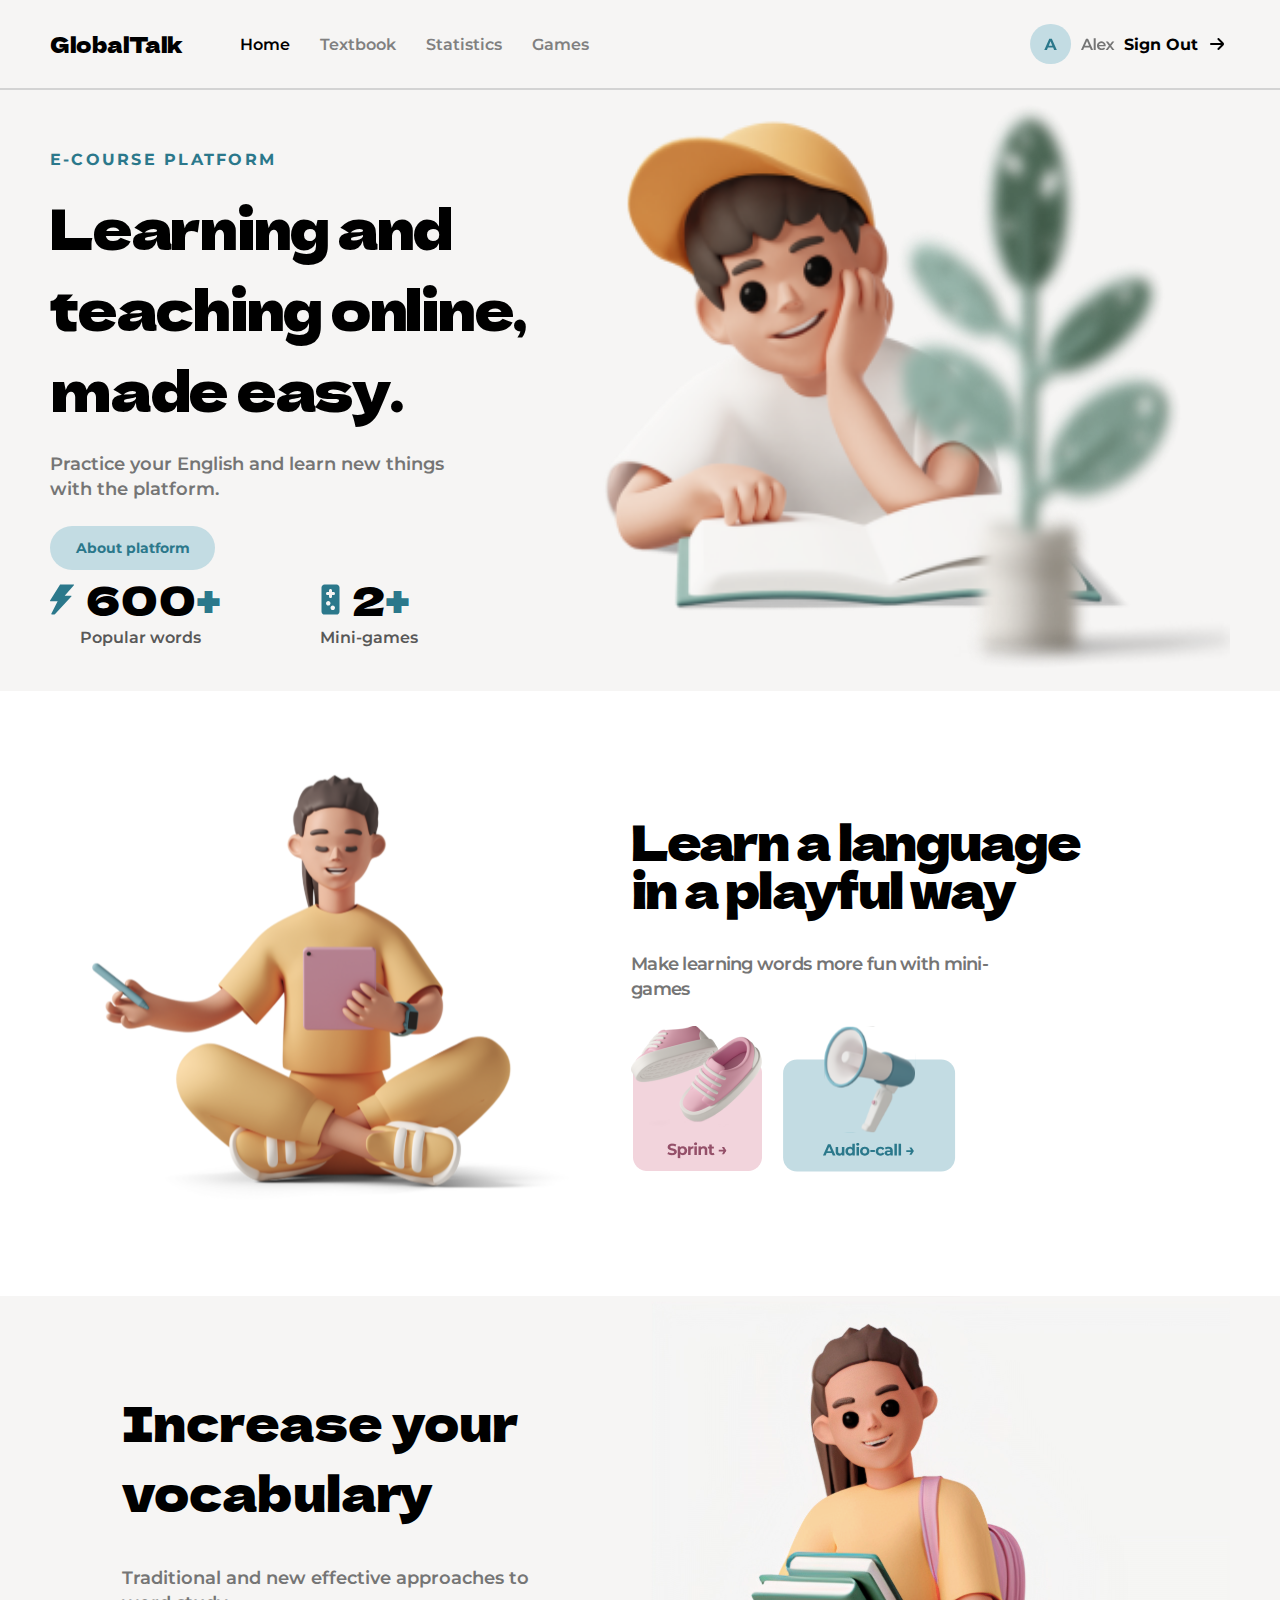
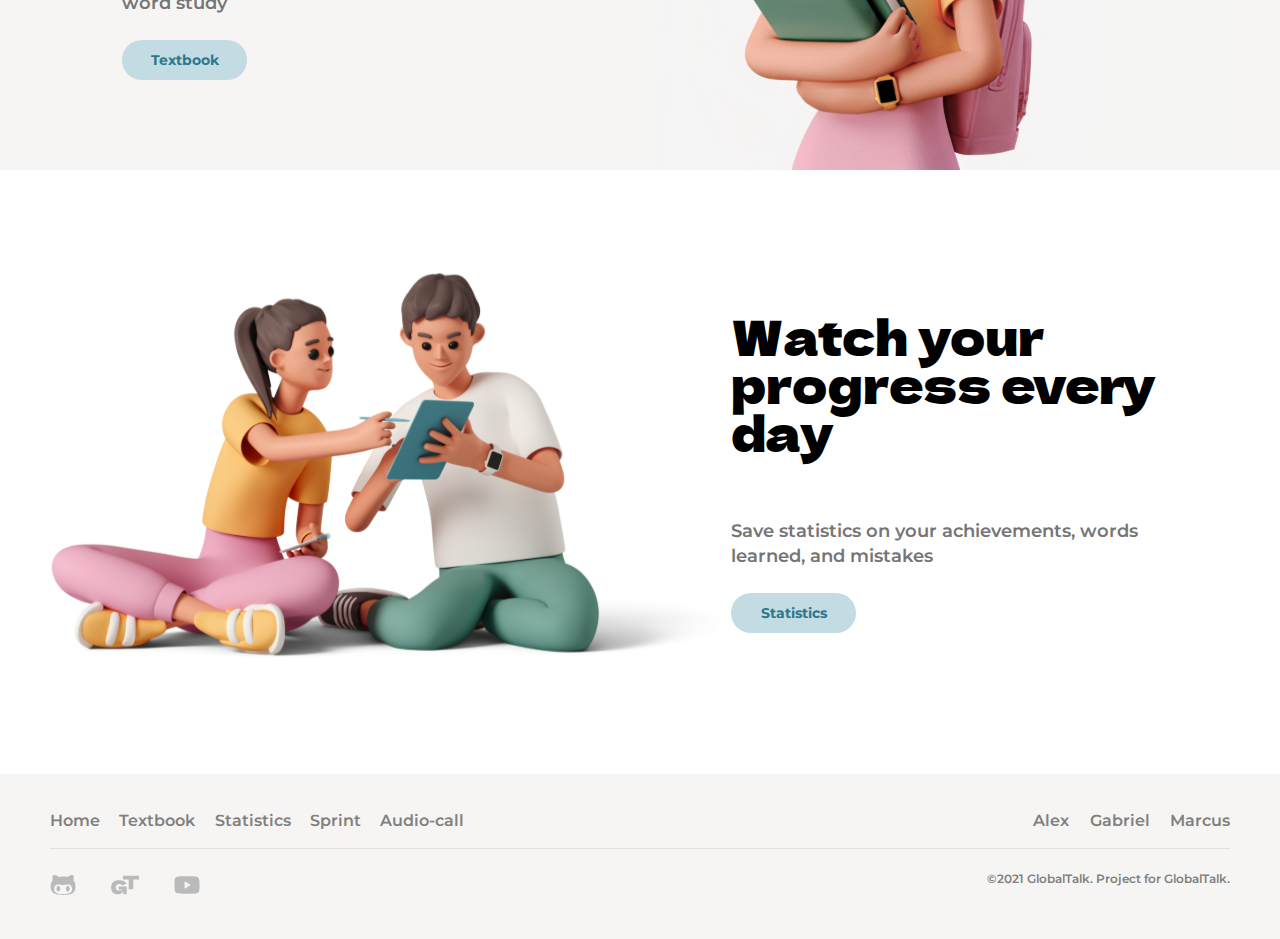
==== commit 6872ce49: "second commit" ====
--- a/index.html
+++ b/index.html
@@ -5,7 +5,7 @@
     <meta http-equiv="X-UA-Compatible" content="IE=edge" />
     <meta name="viewport" content="width=device-width, initial-scale=1.0" />
     <title>Document</title>
-    <link rel="stylesheet" href="./style.css" />
+    <link rel="stylesheet" href="./assets\css/css/style.css" />
     <link rel="preconnect" href="https://fonts.googleapis.com" />
     <link rel="preconnect" href="https://fonts.gstatic.com" crossorigin />
     <link
